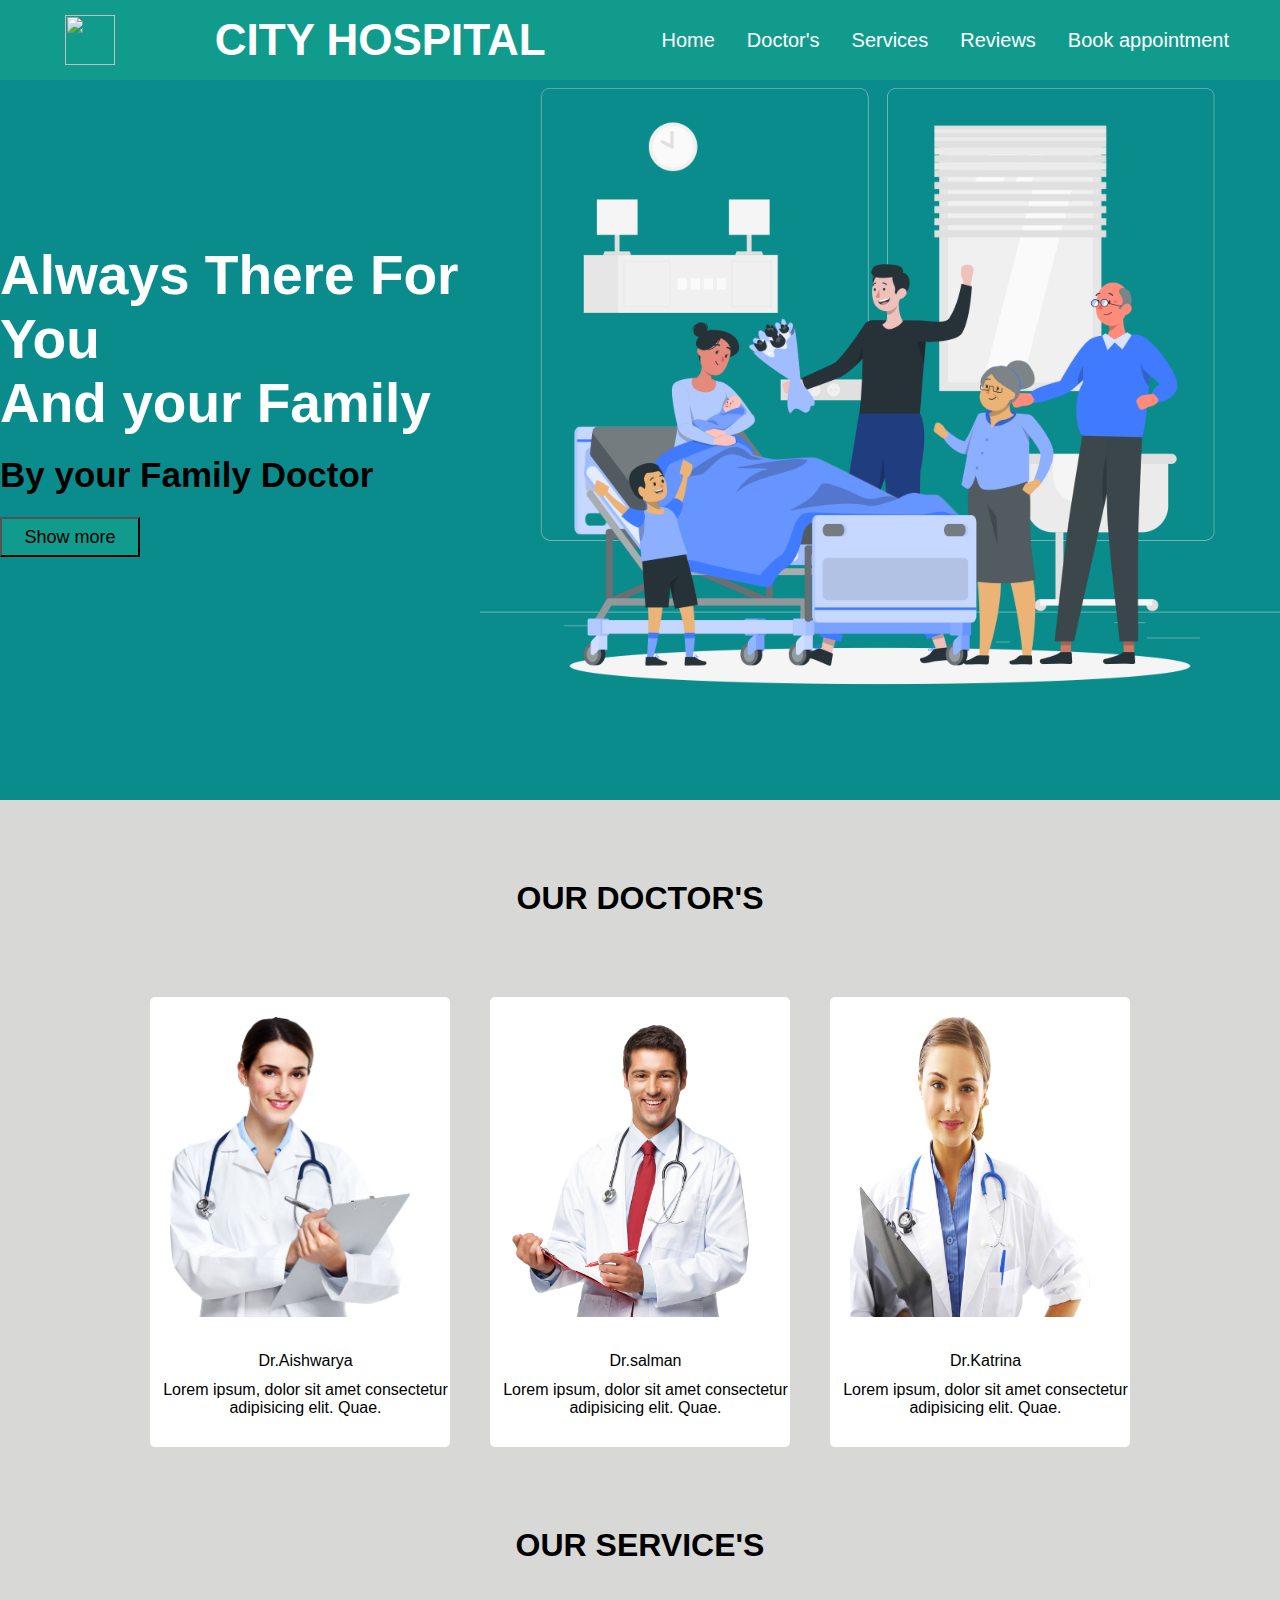
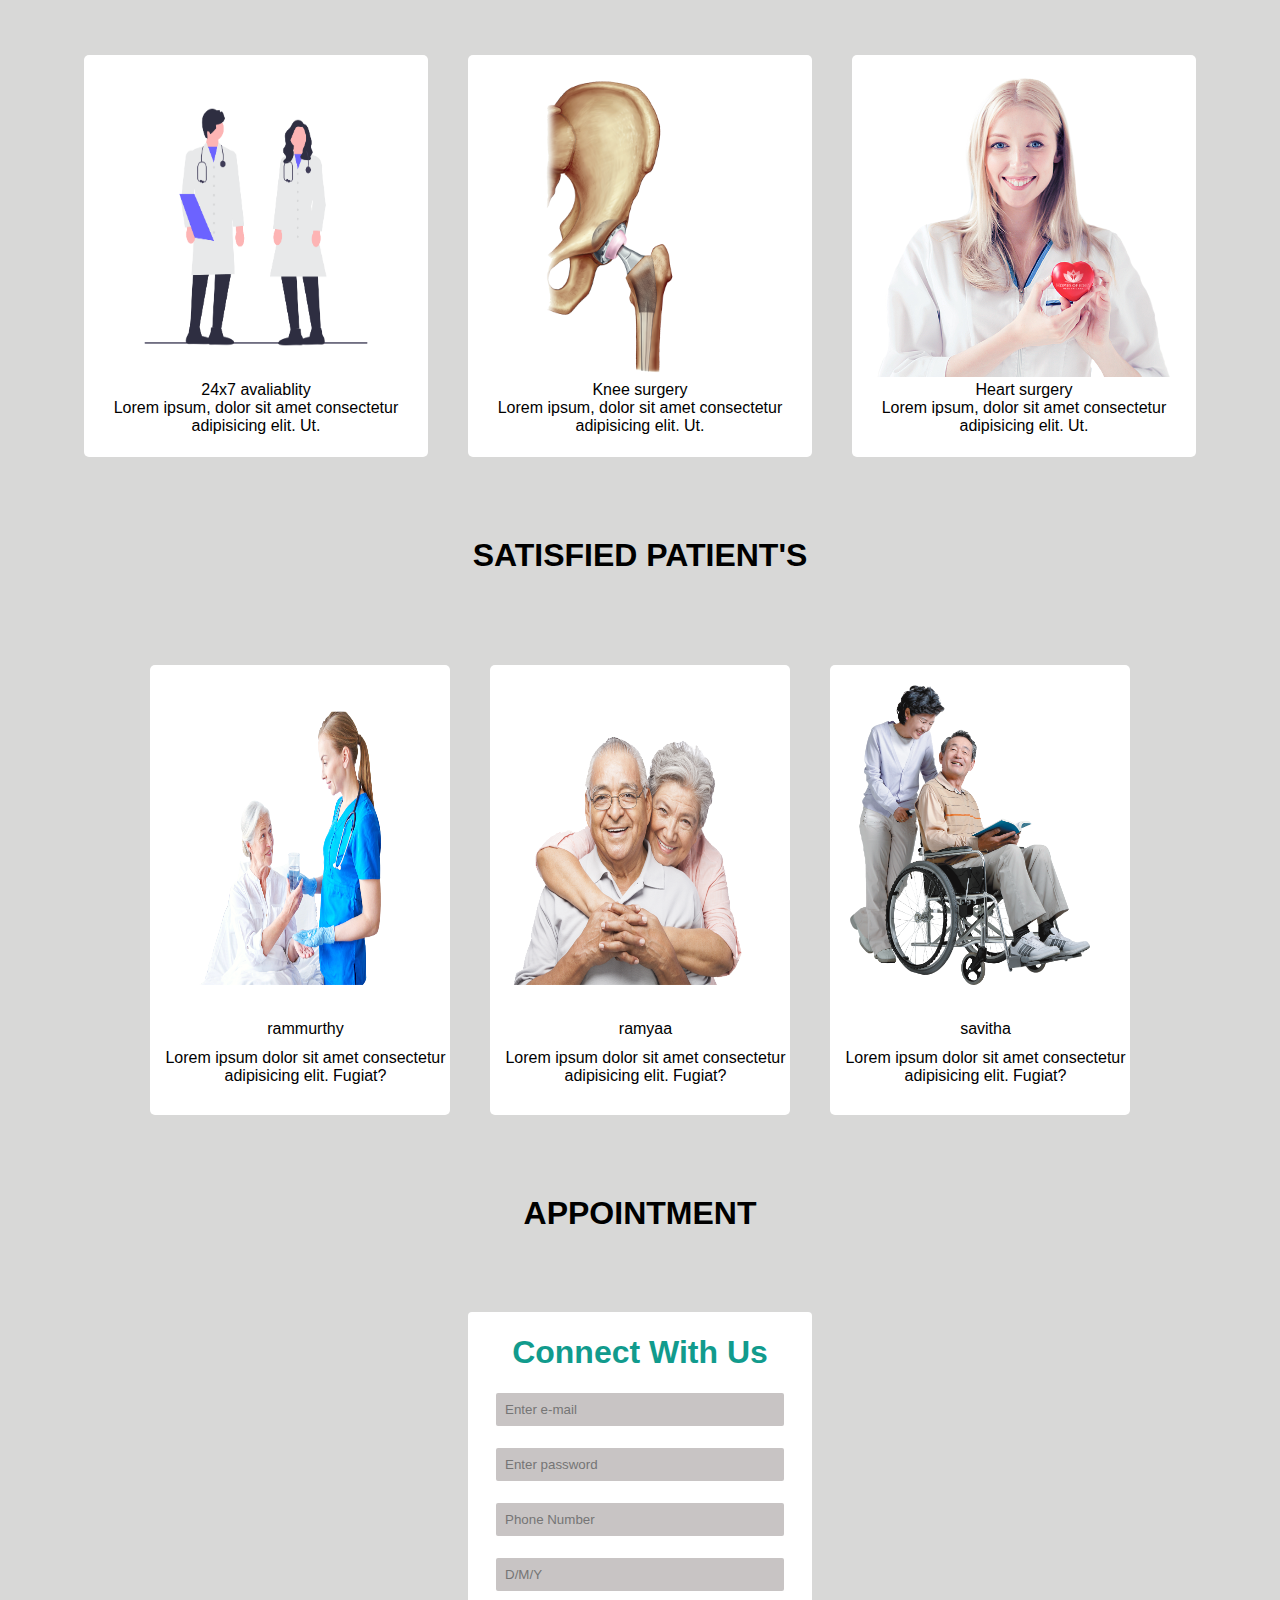
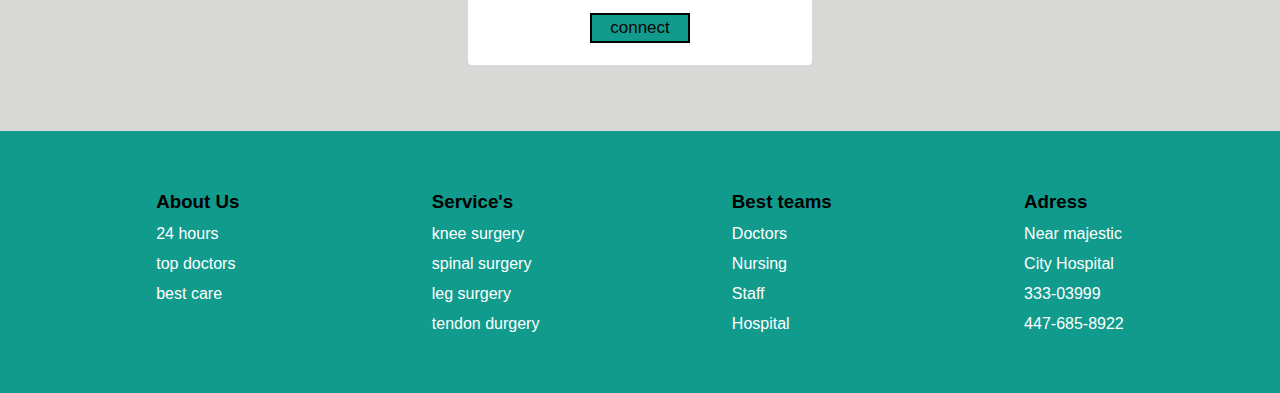
==== index.html @ 0bbdaa0b "last commit" ====
<!DOCTYPE html>
<!-- saved from url=(0024)file:///D:/hospital.html -->
<html lang="en"><head><meta http-equiv="Content-Type" content="text/html; charset=UTF-8">
    
    <meta name="viewport" content="width=device-width, initial-scale=1.0">
    <title>hospital management web design</title>
    <link rel="stylesheet" href="index.css">
    <link rel="stylesheet" href="showmore.html">
     
</head>
<body>
    
    <div class="contanier">
        <nav>
            <img src="D:\web development\chospital\chospital\pngwing.com (2).png" alt="" width="50px" height="50px">
            <div class="logo">
                <h1>CITY HOSPITAL</h1>
                

            </div>
              
            <ul>
                <li><a href="index.html#home">Home</a></li>
                <li><a href="index.html#doctor">Doctor's</a></li>
                <li><a href="index.html#speciality">Services</a></li>
                <li><a href="index.html#patient">Reviews</a></li>
                <li><a href="index.html#contact">Book appointment</a></li>
            </ul>
        </nav>
        <div id="home">
            <div class="main">
                <div class="maintext">
                    <h1>Always There For You<br>
                    And your Family</h1>
                    <h3>By your Family Doctor</h3>
                    <button><a href="showmore.html">Show more</a></button>
                </div>
            <img src="Hospital family visit-rafiki.png" width="800" hegith="825">
            </div>
        </div>
        <div id="doctor">
            <div class="head">
                <h1>OUR DOCTOR'S</h1>
            </div>
            <div class="teams">
                <div class="cards">
                    <img src="pngwing.com (6).png" alt="">
                    <p>Dr.Aishwarya</p>
                    <p>Lorem ipsum, dolor sit amet consectetur adipisicing elit. Quae.</p>
                </div>
                <div class="cards">
                    <img src="pngwing.com (7).png" alt="">
                    <p>Dr.salman</p>
                    <p>Lorem ipsum, dolor sit amet consectetur adipisicing elit. Quae.</p>
                </div>
                <div class="cards">
                    <img src="pngwing.com (5).png" alt="">
                    <p>Dr.Katrina</p>
                    <p>Lorem ipsum, dolor sit amet consectetur adipisicing elit. Quae.</p>
                </div>
            </div>
        </div>
        <div id="speciality">
            <div class="head">
                <h1>OUR SERVICE'S</h1>

            </div>
            <div class="speciality">
                <div class="spcard">
                    <img src="undraw_Doctors_p6aq.png" alt="" width="100%" height="300px">
                    <p>24x7 avaliablity</p>
                    <p>Lorem ipsum, dolor sit amet consectetur adipisicing elit. Ut.</p>
                    

                </div>
                <div class="spcard">
                    <img src="pngwing.com (3).png" alt="" width="200px" height="300px">
                    <p>Knee surgery</p>
                    <p>Lorem ipsum, dolor sit amet consectetur adipisicing elit. Ut.</p>
                    

                </div>
                <div class="spcard">
                    <img src="pngwing.com (4).png" alt="" width="100%" height="300px">
                    <p>Heart surgery</p>
                    <p>Lorem ipsum, dolor sit amet consectetur adipisicing elit. Ut.</p>
                    

                </div>
                
            </div>
        </div>
        <div id="patient">
            <div class="head">
                <h1>SATISFIED PATIENT'S</h1>
            </div>
            <div class="pacard">
                <div class="recards">
                    <img src="pngwing.com (8).png" alt="" width="100%">
                    <p>rammurthy</p>
                    <p>Lorem ipsum dolor sit amet consectetur adipisicing elit. Fugiat?</p>  
                </div>
                <div class="recards">
                    <img src="pngwing.com (9).png" alt="">
                    <p>ramyaa</p>
                    <p>Lorem ipsum dolor sit amet consectetur adipisicing elit. Fugiat?</p>
                </div>
                <div class="recards">
                    <img src="pngwing.com (10).png" alt="">
                    <p>savitha</p>
                    <p>Lorem ipsum dolor sit amet consectetur adipisicing elit. Fugiat?</p>
                </div>
            </div>
      
        </div>
        <div id="contact">
            <div class="head">
                <h1>APPOINTMENT</h1>
            </div>
            <div class="contact">
                <h1>Connect With Us</h1>
                <input type="text" placeholder="Enter e-mail" id="e-mail">
                <input type="password" placeholder="Enter password" id="password">
                <input type="text" placeholder="Phone Number" id="Phno">
                <input type="text" placeholder="D/M/Y" id="date of birth">
                <div>
                <button class="btn btn1">connect</button>
                </div>
            </div>
        </div>
        <div class="footer">
            <div class="text">
                <h3>About Us</h3>
                <p>24 hours</p>
                <p>top doctors </p>
                <p>best care</p>
                
            </div>
            <div class="text">
                <h3>Service's</h3>
                <p>knee surgery</p>
                <p>spinal surgery</p>
                <p>leg surgery</p>
                <p>tendon durgery</p>
            </div>
            <div class="text">
                <h3>Best teams</h3>
                <p>Doctors</p>
                <p>Nursing</p>
                <p>Staff</p>
                <p>Hospital</p>
            </div>
            <div class="text">
                <h3>Adress</h3>
                <p>Near majestic </p>
                <p>City Hospital</p>
                <p>333-03999</p>
                <p>447-685-8922</p>
            </div>
        </div>
    

</div></body></html>
---- index.css ----
*{
    margin:0%;
    padding:0%;
}
body{
    font-family: 'Roboto',sans-serif;
    background-color: rgba(98, 98, 94, 0.251);
}
nav{
    display: flex;
    align-items: center;
    justify-content: space-around;
    padding: 15px;
    background-color: rgb(17, 155, 141);
    color: white;
    position: fixed;
    top:0%;
    width:100%;
}
ul{
    display:flex ;
}
ul li {
    list-style: none;

}
ul li a{
    text-decoration: none;
    font-size: 20px;
    margin-inline:16px;
    color: white;
}
ul li a:hover{
    color: black;
    border-bottom: none;
    
}
.logo{
    font-size: 22px;
    text-align: left;    
}
.main{
    display: flex;
    align-items: center;
    justify-content: space-around;
     background-color: rgb(11, 140, 140);
     color: white;
     height: 800px;    
}
.maintext h1{
    font-size:55px;
   
}
.maintext h3{
    font-size:35px;
    margin-top: 20px;
   
}
.maintext button{
    width: 140px;
    height: 40px;
    background-color: rgb(17, 155, 141);
    color:white;
    margin-top: 22px;
    font-size: 18px;
}
.maintext a{
    color: black;
    border-bottom: none;
    text-decoration: none;

}
.maintext a:hover{
    
    color:white;
    border-bottom: none;
}
.teams{
    display: flex;
    justify-content: center;


}
.teams .cards{
    width: 300px;
    height: 450px;
    background-color: white;
    border-radius: 5px;
    margin-inline: 20px;



}
.teams .cards:hover{
    box-shadow: 0 2px 4px 6px rgb(0,0,0,0.3);

}
.cards img{
    width: 80%;
    height: 300px;
    border-radius: 5px;
    padding: 20px;
    align-content: center;
}
.cards p{
    margin-top: 11px;
    margin-left: 11px;
    text-align: center;
}
.head{
    text-align: center;
    padding: 80px;
}
.speciality{
    display: flex;
    justify-content: center;

}
.speciality .spcard{
    width: 300px;
    padding: 22px;
    background-color: white;
    text-align: center;
    border-radius: 5px;
    margin-inline: 20px;
   

}
.speciality .spcard:hover{
    box-shadow: 0 2px 4px 6px rgb(0,0,0,0.3);

}
.spcard{
    width: 200px;

}
.spcard{
    margin-top:11px ;
}
.contact{
    width: 300px;
    background-color: white;
    padding: 22px;
    border-radius: 4px;
    text-align: center;
    margin: auto;
    

    
}
.contact input{
    width:90%;
    font: size 18px;
    padding: 9px;
    margin-top: 22px;
    border: none;
    outline: none;
    background-color: rgb(200, 196, 196);
    border-radius: 2px;
    
}
.btn{
    width: 100px;
    height:30px;
    color: rgb(0, 0, 0);
    background-color: rgb(17, 155, 141)  ;
    font-size: 17px;
    margin-top: 22px;
    transition: 0.8s;
}
.btn1{
    color: #0b0505;
    border: 2px solid black;
}
.btn:hover{
    color: rgb(222, 222, 222) ;
    border: 2px solid rgb(222, 222, 222)   ;
}


.contact h1{
    color:rgb(17, 155, 141);
    font-size: 50;
}
.footer{
    display: flex;
    justify-content: space-around;
    padding: 60px;
    margin-top: 66px;
    background-color: rgb(17, 155, 141);
    color:white;

}
.text p{
    margin-top: 12px;

} 
.text p:hover{
    color: black;
    text-decoration: none;

}
.text h1{
    color:black;
}
.head{
    text-align: center;
    padding: 80px;

}
.pacard{
    display: flex;
    justify-content: center;
}
.pacard .recards{
    width: 300px;
    height: 450px;
    background-color: white;
    border-radius: 5px;
    margin-inline: 20px;
    


}
.pacard .recards:hover{
    box-shadow: 0 2px 4px 6px rgb(0,0,0,0.3);

}
.recards img{
    width: 80%;
    height: 300px;
    border-radius: 5px;
    padding: 20px;
    align-content: center;
}
.recards{
    width: 200px;

}
.recards{
    margin-top:11px ;
}
.recards p{
    margin-top: 11px;
    margin-left: 11px;
    text-align: center;
}

.head{
    text-align: center;
    padding: 80px;

}
h3{
    color: black;
}
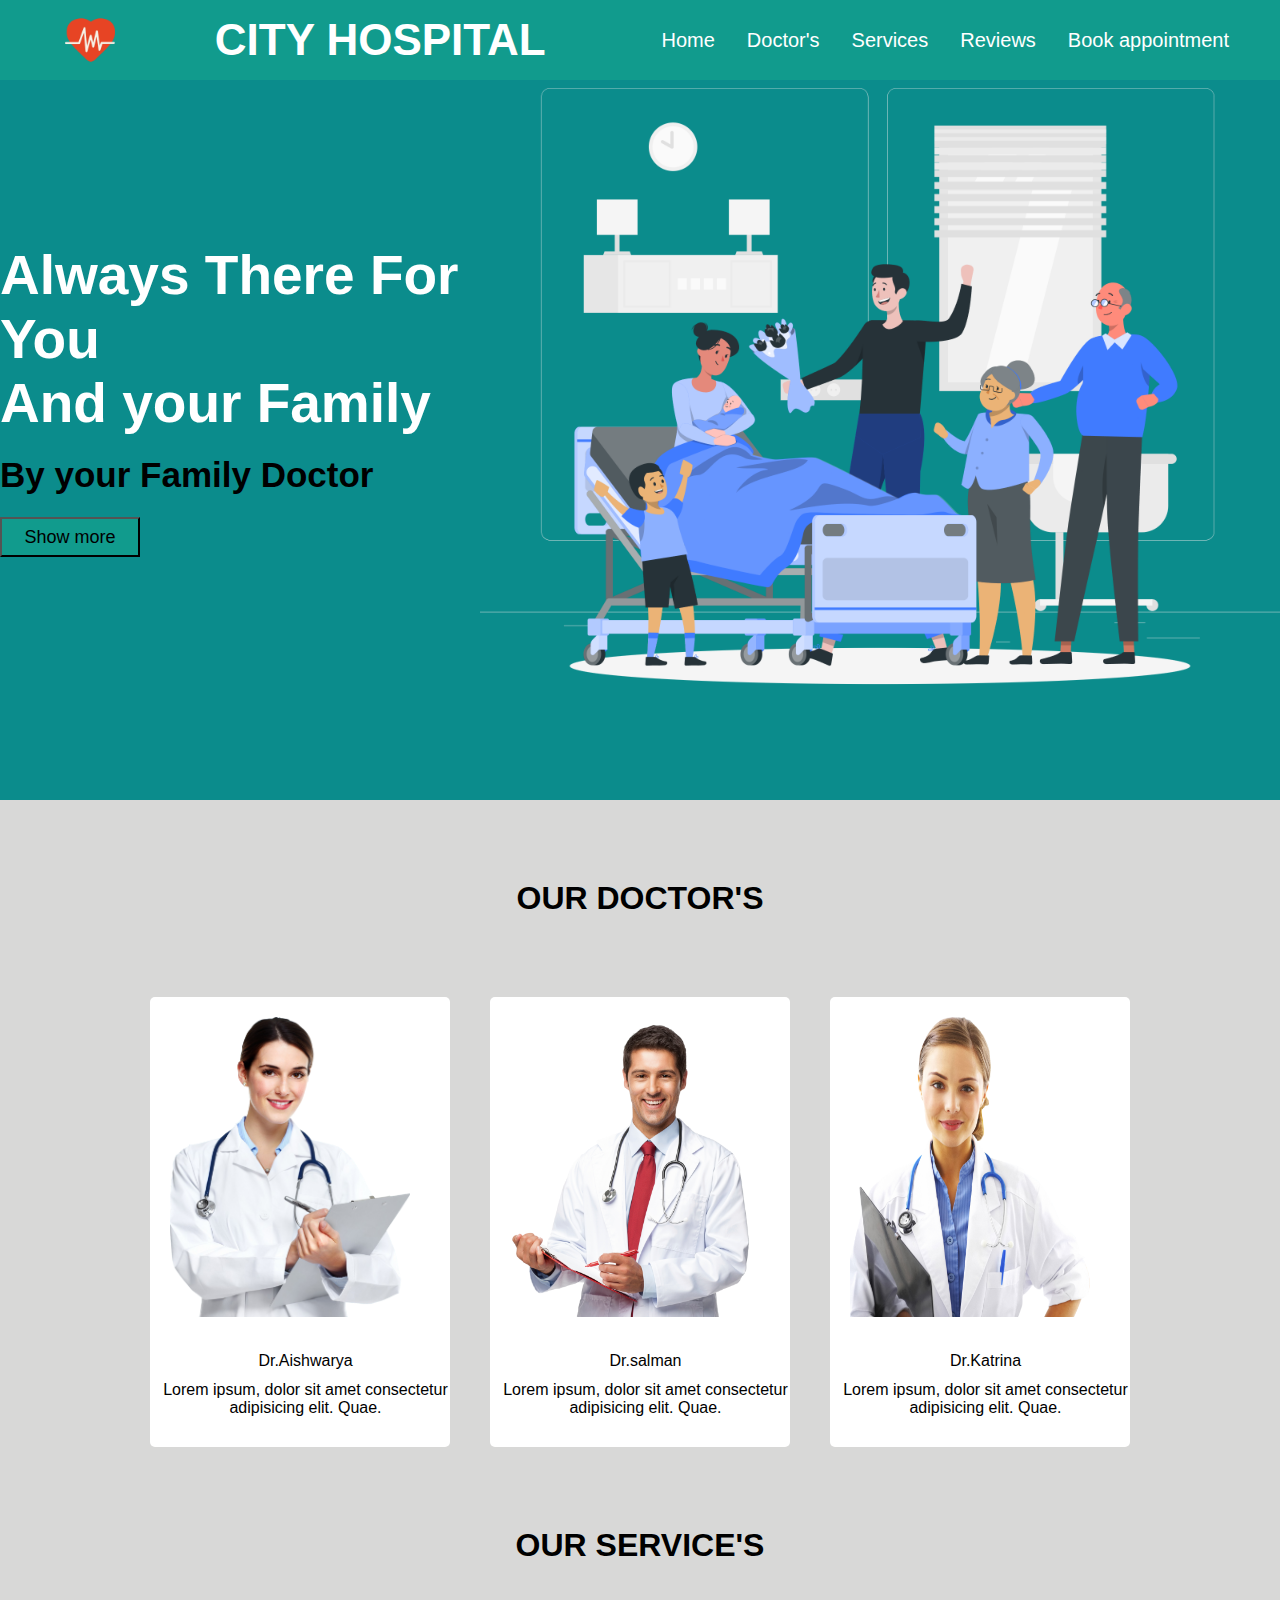
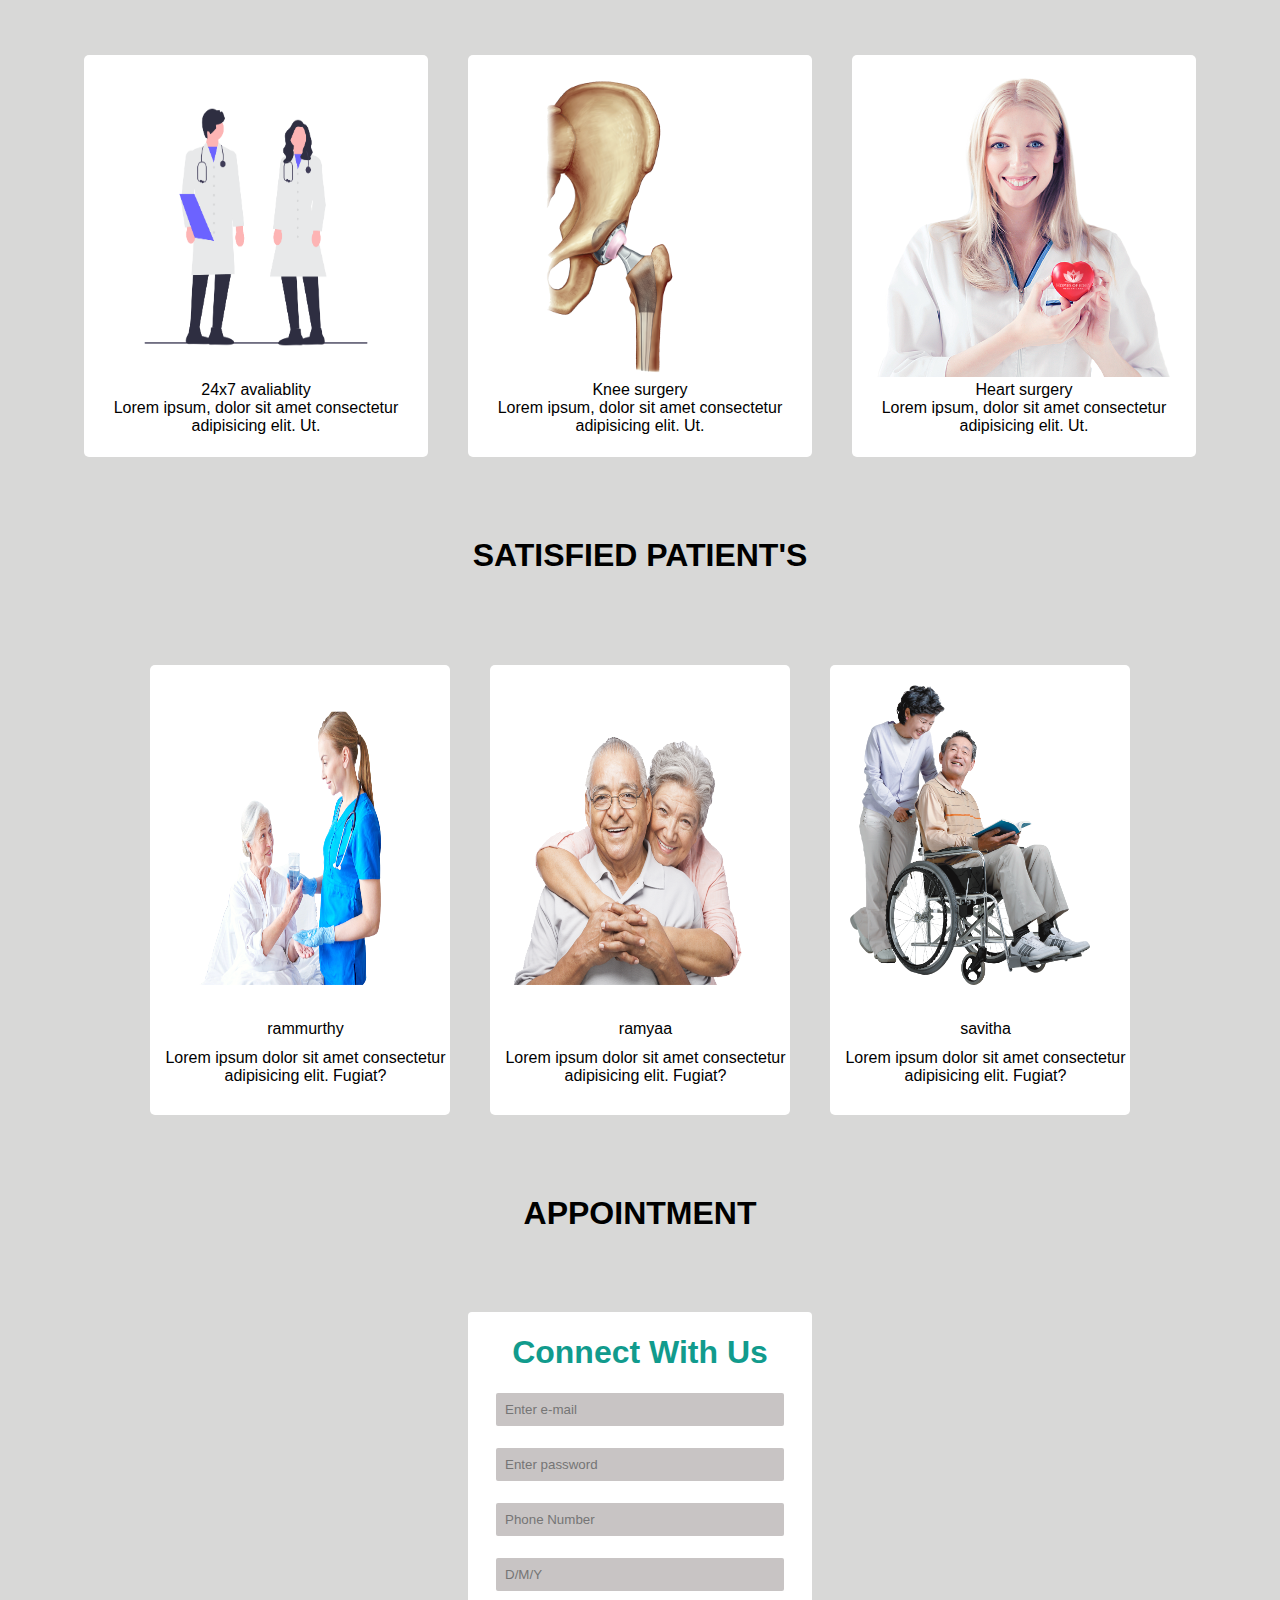
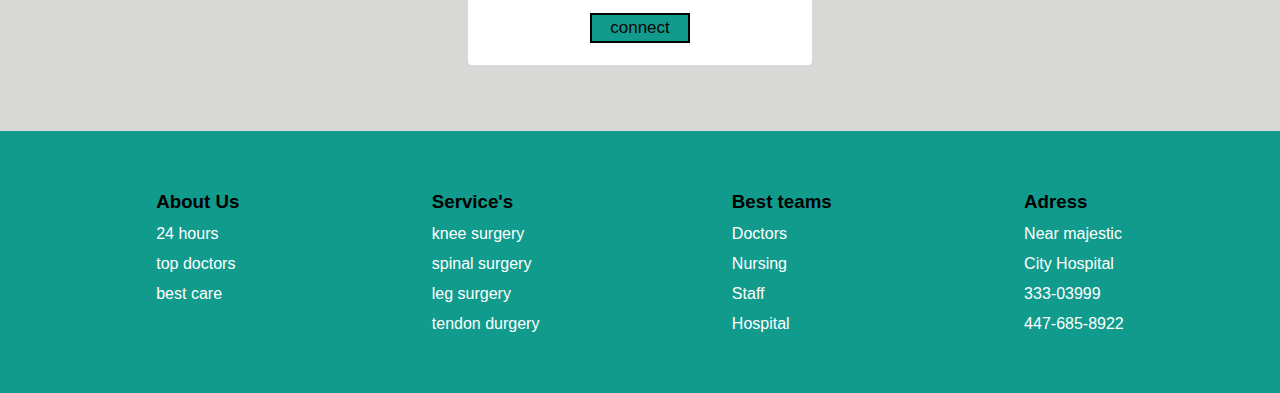
==== commit 633def52: "Update index.html" ====
--- a/index.html
+++ b/index.html
@@ -12,7 +12,7 @@
     
     <div class="contanier">
         <nav>
-            <img src="D:\web development\chospital\chospital\pngwing.com (2).png" alt="" width="50px" height="50px">
+            <img src="pngwing.com (2).png" alt="" width="50px" height="50px">
             <div class="logo">
                 <h1>CITY HOSPITAL</h1>
                 
